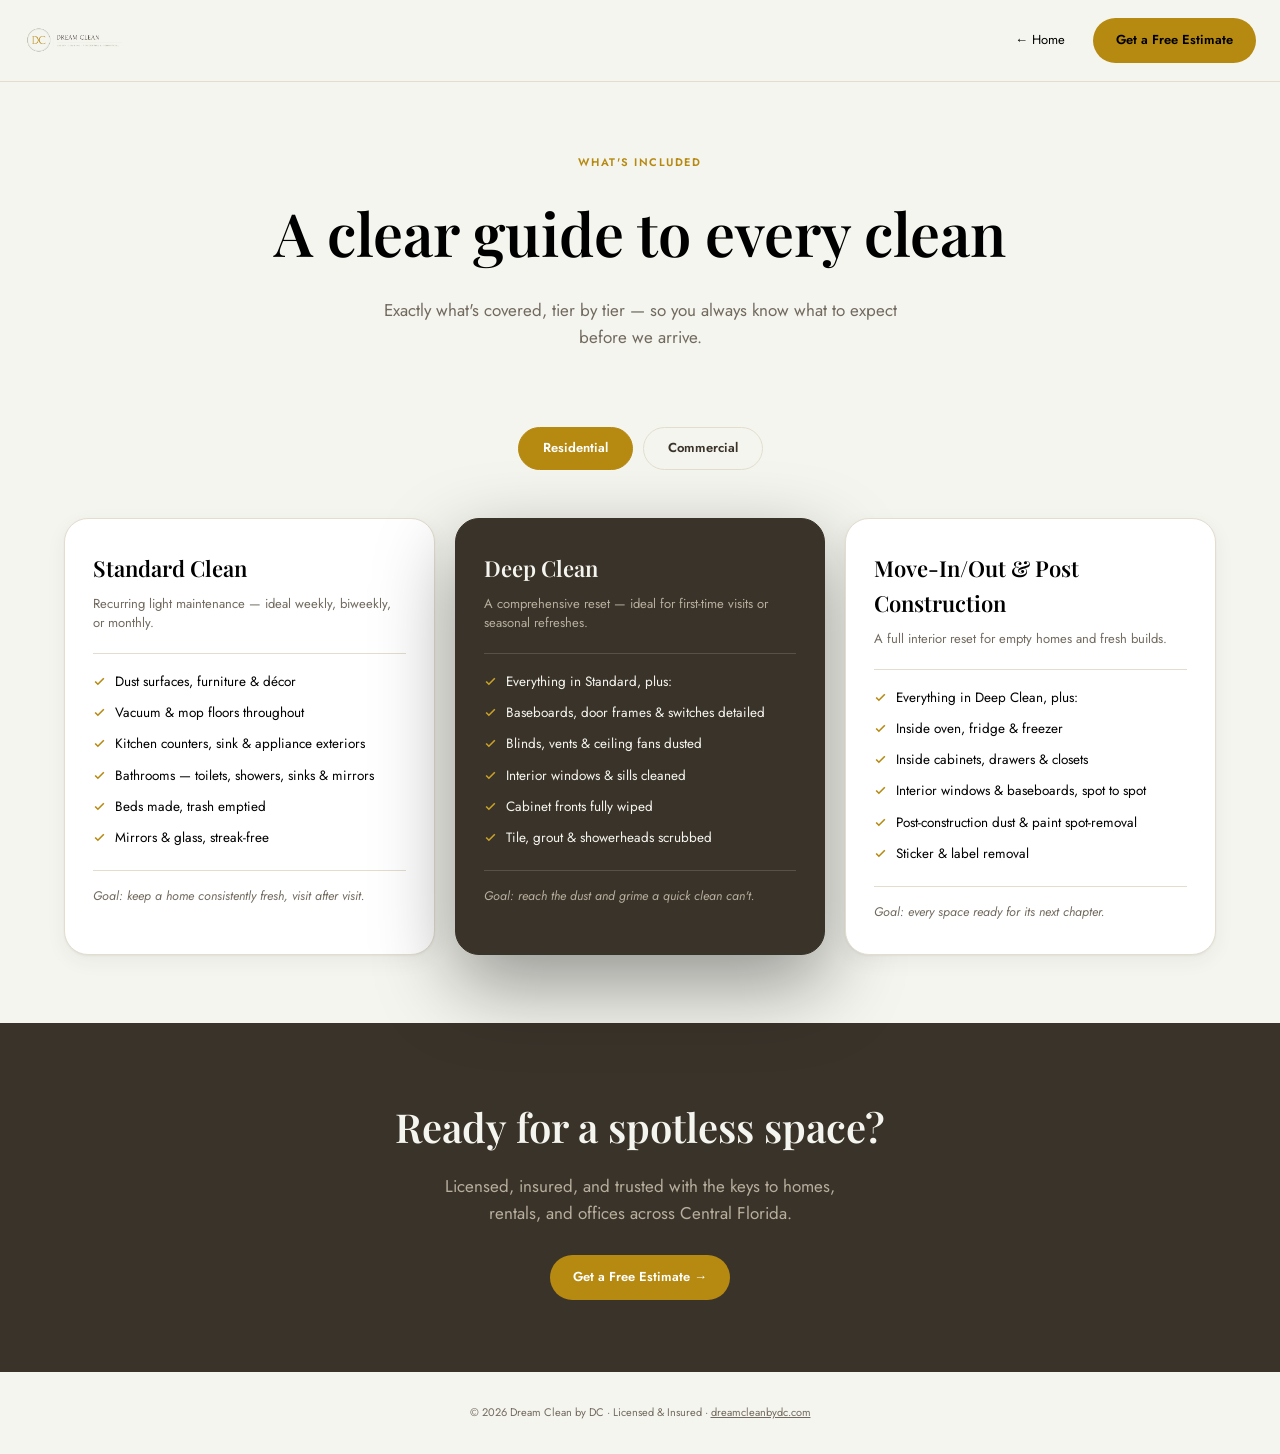
==== whats-included.html @ 4267b88a "Replace anchor-section What's Included with standalone page (opens in new tab); condensed copy inspi" ====
<!DOCTYPE html>
<html lang="en">
<head>
<meta charset="utf-8">
<meta name="viewport" content="width=device-width, initial-scale=1">
<title>What's Included — Dream Clean by DC</title>
<meta name="description" content="Exactly what's covered in every Dream Clean service, tier by tier — Standard, Deep Clean, Move-In/Out & Post Construction, and Commercial.">
<link rel="stylesheet" href="_ds/dream-clean-design-system-3942b4b0-2ba8-4ffc-b1cc-bcec59a66d3f/tokens/colors.css">
<link rel="stylesheet" href="_ds/dream-clean-design-system-3942b4b0-2ba8-4ffc-b1cc-bcec59a66d3f/tokens/typography.css">
<link rel="stylesheet" href="_ds/dream-clean-design-system-3942b4b0-2ba8-4ffc-b1cc-bcec59a66d3f/tokens/spacing.css">
<link rel="stylesheet" href="_ds/dream-clean-design-system-3942b4b0-2ba8-4ffc-b1cc-bcec59a66d3f/tokens/effects.css">
<link rel="stylesheet" href="https://fonts.googleapis.com/css2?family=Montserrat:wght@500;600;700&family=Cormorant+Garamond:wght@500;600&display=swap">
<style>
  *{box-sizing:border-box}
  body{margin:0;background:var(--surface-canvas);color:var(--text-body);font-family:var(--font-body);line-height:1.6;-webkit-font-smoothing:antialiased}
  a{color:inherit}
  img{max-width:100%;display:block}

  .wrap{max-width:var(--container-max);margin:0 auto;padding:0 24px}

  header{position:sticky;top:0;z-index:50;background:rgba(245,245,239,.92);backdrop-filter:blur(8px);border-bottom:1px solid var(--border-subtle)}
  .nav{display:flex;align-items:center;justify-content:space-between;padding:18px 24px}
  .nav-links{display:flex;align-items:center;gap:28px;font-size:var(--text-small)}
  .nav-links a{text-decoration:none;color:var(--text-body)}
  .nav-links a:hover{color:var(--dc-gold)}
  .btn{display:inline-flex;align-items:center;gap:8px;border-radius:var(--radius-pill);padding:11px 22px;font-size:13px;font-weight:600;text-decoration:none;cursor:pointer;border:1px solid transparent;transition:transform .15s}
  .btn:hover{transform:translateY(-1px)}
  .btn-primary{background:var(--dc-gold);color:#fff}
  .btn-dark{background:var(--dc-espresso);color:#fff}

  .hero{padding:72px 24px 40px;text-align:center}
  .eyebrow{font-size:var(--text-caption);letter-spacing:var(--tracking-caps);text-transform:uppercase;color:var(--dc-gold);font-weight:600;margin-bottom:14px}
  h1{font-family:var(--font-display);font-size:var(--text-display-lg);margin:0 0 16px;font-weight:600}
  .lead{max-width:560px;margin:0 auto;color:var(--text-muted);font-size:var(--text-body-lg)}

  .toggle-row{display:flex;justify-content:center;gap:10px;margin:36px 0 48px}
  .pill{border:1px solid var(--border-subtle);border-radius:var(--radius-pill);padding:10px 24px;font-size:13px;font-weight:600;cursor:pointer;background:var(--surface-canvas);color:var(--dc-espresso);transition:.15s}
  .pill.active{background:var(--dc-gold);color:#fff;border-color:var(--dc-gold)}

  .group{display:none;padding-bottom:24px}
  .group.active{display:block}
  .grid{display:grid;gap:20px;max-width:var(--container-max);margin:0 auto 12px}
  .grid-3{grid-template-columns:repeat(auto-fit,minmax(260px,1fr))}
  .grid-2{grid-template-columns:repeat(auto-fit,minmax(300px,1fr));max-width:820px}

  .card{border-radius:var(--radius-xl);padding:32px 28px;background:var(--surface-card);border:1px solid var(--border-subtle);box-shadow:var(--shadow-md);scroll-margin-top:100px}
  .card.featured{background:var(--dc-espresso);border-color:var(--dc-espresso);color:var(--text-on-dark);box-shadow:var(--shadow-dark-lg)}
  .card h3{font-family:var(--font-display);font-size:22px;margin:0 0 8px;font-weight:600}
  .card .tier-desc{font-size:13px;color:var(--text-muted);margin:0 0 20px;line-height:1.5}
  .card.featured .tier-desc{color:var(--text-on-dark-muted)}
  .card hr{border:none;border-top:1px solid var(--border-subtle);margin:0 0 18px}
  .card.featured hr{border-top:1px solid var(--border-on-dark)}
  .card ul{list-style:none;margin:0 0 22px;padding:0}
  .card li{display:flex;align-items:flex-start;gap:9px;font-size:13.5px;line-height:1.5;margin-bottom:11px;color:var(--text-body)}
  .card.featured li{color:var(--text-on-dark)}
  .card li svg{flex-shrink:0;margin-top:3px;width:13px;height:13px;stroke:var(--dc-gold);stroke-width:3;fill:none}
  .card.featured li svg{stroke:var(--dc-gold-light)}
  .card .goal{font-style:italic;font-size:12.5px;color:var(--text-muted);border-top:1px solid var(--border-subtle);padding-top:16px;margin:0;line-height:1.5}
  .card.featured .goal{color:var(--text-on-dark-muted);border-top:1px solid var(--border-on-dark)}

  .cta-band{background:var(--dc-espresso);color:var(--text-on-dark);text-align:center;padding:72px 24px;margin-top:32px}
  .cta-band h2{font-family:var(--font-display);font-size:var(--text-display-md);margin:0 0 14px;font-weight:600}
  .cta-band p{color:var(--text-on-dark-muted);max-width:440px;margin:0 auto 28px;font-size:var(--text-body-lg)}

  footer{padding:32px 24px;text-align:center;font-size:var(--text-caption);color:var(--text-muted)}

  @media (max-width:640px){
    .nav-links{gap:16px}
    .hero{padding:48px 20px 24px}
  }
</style>
</head>
<body>

<header>
  <div class="nav">
    <a href="index.html" aria-label="Dream Clean by DC — Home">
      <img src="assets/logos/horizontal_gold_espresso_on_transparent.png" alt="Dream Clean by DC" style="height:30px">
    </a>
    <div class="nav-links">
      <a href="index.html">← Home</a>
      <a class="btn btn-primary" href="index.html#estimate">Get a Free Estimate</a>
    </div>
  </div>
</header>

<main>
  <section class="hero">
    <div class="eyebrow">What's included</div>
    <h1>A clear guide to every clean</h1>
    <p class="lead">Exactly what's covered, tier by tier — so you always know what to expect before we arrive.</p>
  </section>

  <div class="toggle-row">
    <div class="pill active" data-group="residential" onclick="showGroup('residential')">Residential</div>
    <div class="pill" data-group="commercial" onclick="showGroup('commercial')">Commercial</div>
  </div>

  <div class="wrap">
    <!-- ===== RESIDENTIAL ===== -->
    <div id="residential-group" class="group active">
      <div class="grid grid-3">
        <div class="card" id="standard">
          <h3>Standard Clean</h3>
          <p class="tier-desc">Recurring light maintenance — ideal weekly, biweekly, or monthly.</p>
          <hr>
          <ul>
            <li><svg viewBox="0 0 24 24"><path d="M20 6L9 17l-5-5"></path></svg>Dust surfaces, furniture &amp; décor</li>
            <li><svg viewBox="0 0 24 24"><path d="M20 6L9 17l-5-5"></path></svg>Vacuum &amp; mop floors throughout</li>
            <li><svg viewBox="0 0 24 24"><path d="M20 6L9 17l-5-5"></path></svg>Kitchen counters, sink &amp; appliance exteriors</li>
            <li><svg viewBox="0 0 24 24"><path d="M20 6L9 17l-5-5"></path></svg>Bathrooms — toilets, showers, sinks &amp; mirrors</li>
            <li><svg viewBox="0 0 24 24"><path d="M20 6L9 17l-5-5"></path></svg>Beds made, trash emptied</li>
            <li><svg viewBox="0 0 24 24"><path d="M20 6L9 17l-5-5"></path></svg>Mirrors &amp; glass, streak-free</li>
          </ul>
          <p class="goal">Goal: keep a home consistently fresh, visit after visit.</p>
        </div>
        <div class="card featured" id="deep">
          <h3>Deep Clean</h3>
          <p class="tier-desc">A comprehensive reset — ideal for first-time visits or seasonal refreshes.</p>
          <hr>
          <ul>
            <li><svg viewBox="0 0 24 24"><path d="M20 6L9 17l-5-5"></path></svg>Everything in Standard, plus:</li>
            <li><svg viewBox="0 0 24 24"><path d="M20 6L9 17l-5-5"></path></svg>Baseboards, door frames &amp; switches detailed</li>
            <li><svg viewBox="0 0 24 24"><path d="M20 6L9 17l-5-5"></path></svg>Blinds, vents &amp; ceiling fans dusted</li>
            <li><svg viewBox="0 0 24 24"><path d="M20 6L9 17l-5-5"></path></svg>Interior windows &amp; sills cleaned</li>
            <li><svg viewBox="0 0 24 24"><path d="M20 6L9 17l-5-5"></path></svg>Cabinet fronts fully wiped</li>
            <li><svg viewBox="0 0 24 24"><path d="M20 6L9 17l-5-5"></path></svg>Tile, grout &amp; showerheads scrubbed</li>
          </ul>
          <p class="goal">Goal: reach the dust and grime a quick clean can't.</p>
        </div>
        <div class="card" id="moveconstruction">
          <h3>Move-In/Out &amp; Post Construction</h3>
          <p class="tier-desc">A full interior reset for empty homes and fresh builds.</p>
          <hr>
          <ul>
            <li><svg viewBox="0 0 24 24"><path d="M20 6L9 17l-5-5"></path></svg>Everything in Deep Clean, plus:</li>
            <li><svg viewBox="0 0 24 24"><path d="M20 6L9 17l-5-5"></path></svg>Inside oven, fridge &amp; freezer</li>
            <li><svg viewBox="0 0 24 24"><path d="M20 6L9 17l-5-5"></path></svg>Inside cabinets, drawers &amp; closets</li>
            <li><svg viewBox="0 0 24 24"><path d="M20 6L9 17l-5-5"></path></svg>Interior windows &amp; baseboards, spot to spot</li>
            <li><svg viewBox="0 0 24 24"><path d="M20 6L9 17l-5-5"></path></svg>Post-construction dust &amp; paint spot-removal</li>
            <li><svg viewBox="0 0 24 24"><path d="M20 6L9 17l-5-5"></path></svg>Sticker &amp; label removal</li>
          </ul>
          <p class="goal">Goal: every space ready for its next chapter.</p>
        </div>
      </div>
    </div>

    <!-- ===== COMMERCIAL ===== -->
    <div id="commercial-group" class="group">
      <div class="grid grid-2">
        <div class="card" id="commercial">
          <h3>Commercial Standard</h3>
          <p class="tier-desc">Serviced on your schedule — after hours, weekends, or between shifts.</p>
          <hr>
          <ul>
            <li><svg viewBox="0 0 24 24"><path d="M20 6L9 17l-5-5"></path></svg>Desks &amp; high-touch surfaces disinfected</li>
            <li><svg viewBox="0 0 24 24"><path d="M20 6L9 17l-5-5"></path></svg>Restrooms fully cleaned &amp; sanitized</li>
            <li><svg viewBox="0 0 24 24"><path d="M20 6L9 17l-5-5"></path></svg>Break room counters &amp; appliances wiped</li>
            <li><svg viewBox="0 0 24 24"><path d="M20 6L9 17l-5-5"></path></svg>Trash removed, liners replaced</li>
            <li><svg viewBox="0 0 24 24"><path d="M20 6L9 17l-5-5"></path></svg>Common areas &amp; entry glass, streak-free</li>
            <li><svg viewBox="0 0 24 24"><path d="M20 6L9 17l-5-5"></path></svg>Floors vacuumed &amp; mopped</li>
          </ul>
          <p class="goal">Goal: a consistently professional space, every visit.</p>
        </div>
        <div class="card featured" id="commercial-deep">
          <h3>Commercial Deep Clean</h3>
          <p class="tier-desc">A full reset — ideal for first visits or before a big walkthrough.</p>
          <hr>
          <ul>
            <li><svg viewBox="0 0 24 24"><path d="M20 6L9 17l-5-5"></path></svg>Everything in Commercial Standard, plus:</li>
            <li><svg viewBox="0 0 24 24"><path d="M20 6L9 17l-5-5"></path></svg>High &amp; low dusting — vents, ledges &amp; fixtures</li>
            <li><svg viewBox="0 0 24 24"><path d="M20 6L9 17l-5-5"></path></svg>Blinds, baseboards &amp; door frames detailed</li>
            <li><svg viewBox="0 0 24 24"><path d="M20 6L9 17l-5-5"></path></svg>Tile &amp; grout scrubbed, fixtures descaled</li>
            <li><svg viewBox="0 0 24 24"><path d="M20 6L9 17l-5-5"></path></svg>Interior windows, sills &amp; tracks cleaned</li>
            <li><svg viewBox="0 0 24 24"><path d="M20 6L9 17l-5-5"></path></svg>Break-room appliance interiors degreased</li>
          </ul>
          <p class="goal">Goal: a true reset between tenants, or before opening.</p>
        </div>
      </div>
    </div>
  </div>

  <section class="cta-band">
    <h2>Ready for a spotless space?</h2>
    <p>Licensed, insured, and trusted with the keys to homes, rentals, and offices across Central Florida.</p>
    <a class="btn btn-dark" style="background:var(--dc-gold)" href="index.html#estimate">Get a Free Estimate →</a>
  </section>
</main>

<footer>
  © 2026 Dream Clean by DC · Licensed &amp; Insured · <a href="index.html">dreamcleanbydc.com</a>
</footer>

<script>
  var COMMERCIAL_IDS = ['commercial', 'commercial-deep'];

  function showGroup(name) {
    document.getElementById('residential-group').classList.toggle('active', name === 'residential');
    document.getElementById('commercial-group').classList.toggle('active', name === 'commercial');
    document.querySelectorAll('.pill').forEach(function (p) {
      p.classList.toggle('active', p.dataset.group === name);
    });
  }

  (function init() {
    var hash = (window.location.hash || '').replace('#', '');
    if (hash) {
      var group = COMMERCIAL_IDS.indexOf(hash) !== -1 ? 'commercial' : 'residential';
      showGroup(group);
      var el = document.getElementById(hash);
      if (el) {
        setTimeout(function () { el.scrollIntoView({ behavior: 'smooth', block: 'start' }); }, 60);
      }
    }
  })();
</script>

</body>
</html>
---- _ds/dream-clean-design-system-3942b4b0-2ba8-4ffc-b1cc-bcec59a66d3f/tokens/colors.css ----
:root{
  /* Base palette — Dream Clean Brand Guidelines v1.0 */
  --dc-crema:#F5F5EF;
  --dc-arena:#F1E9DF;
  --dc-sage:#8E9C82;
  --dc-camel:#B08B6D;
  --dc-gold:#B68911;
  --dc-gold-light:#C9A227;
  --dc-espresso:#3A332A;
  --dc-espresso-soft:#726A5F;
  --dc-espresso-faint:#A79E90;
  --dc-white:#FFFFFF;

  /* Semantic surfaces */
  --surface-canvas:var(--dc-crema);
  --surface-section:var(--dc-arena);
  --surface-card:var(--dc-white);
  --surface-dark:var(--dc-espresso);
  --surface-gold-tint:#F4E9D2;
  --surface-sage-tint:#E7ECDF;

  /* Semantic text */
  --text-body:var(--dc-espresso);
  --text-muted:var(--dc-espresso-soft);
  --text-faint:var(--dc-espresso-faint);
  --text-on-dark:var(--dc-crema);
  --text-on-dark-muted:#B7AE9C;
  --text-accent:var(--dc-gold);

  /* Accents */
  --accent-gold:var(--dc-gold);
  --accent-sage:var(--dc-sage);
  --accent-camel:var(--dc-camel);

  /* Borders */
  --border-subtle:#E3DDCE;
  --border-on-dark:rgba(239,233,221,.16);

  /* Status (aligned to brand accents, not stock red/green) */
  --status-success:#5C7A4C;
  --status-success-bg:#E4EBDD;
  --status-warning:var(--dc-gold);
  --status-warning-bg:var(--surface-gold-tint);
  --status-danger:#AE4A34;
  --status-danger-bg:#F3E1DA;
  --status-info:#4A6A8A;
  --status-info-bg:#DEE7EE;
}
---- _ds/dream-clean-design-system-3942b4b0-2ba8-4ffc-b1cc-bcec59a66d3f/tokens/typography.css ----
@import url('https://fonts.googleapis.com/css2?family=Playfair+Display:ital,wght@0,500;0,600;0,700;1,500&family=Jost:wght@300;400;500;600&display=swap');
:root{
  /* Dream Clean's Brand Guidelines name Forum + Montserrat as the type system.
     The company's own shipped product (dashboard, client portal, digital estimate
     form — dreamcleanbydc.com) instead ships Playfair Display + Jost. We follow the
     shipped pairing here so this design system, the web app, and any new surface
     look like one product — see readme.md "Typography" for the full note. */
  --font-display:'Playfair Display',Georgia,'Times New Roman',serif;
  --font-body:'Jost','Helvetica Neue',Arial,sans-serif;

  --text-display-xl:clamp(2.75rem,5vw + 1rem,5.5rem);
  --text-display-lg:clamp(2.25rem,3.4vw + 1rem,3.75rem);
  --text-display-md:clamp(1.75rem,2vw + 1rem,2.5rem);
  --text-display-sm:1.5rem;
  --text-lead:1.25rem;
  --text-body-lg:1.0625rem;
  --text-body:0.95rem;
  --text-small:0.8125rem;
  --text-caption:0.6875rem;

  --tracking-caps:0.14em;
  --tracking-wide:0.03em;
  --leading-tight:1.15;
  --leading-snug:1.35;
  --leading-normal:1.6;
}
---- _ds/dream-clean-design-system-3942b4b0-2ba8-4ffc-b1cc-bcec59a66d3f/tokens/spacing.css ----
:root{
  --space-1:4px; --space-2:8px; --space-3:12px; --space-4:16px; --space-5:24px;
  --space-6:32px; --space-7:48px; --space-8:64px; --space-9:96px; --space-10:128px;

  --radius-sm:6px; --radius-md:10px; --radius-lg:16px; --radius-xl:24px; --radius-pill:100px;

  --container-max:1200px;
  --container-narrow:760px;
}
---- _ds/dream-clean-design-system-3942b4b0-2ba8-4ffc-b1cc-bcec59a66d3f/tokens/effects.css ----
:root{
  --shadow-sm:0 1px 2px rgba(58,51,44,.06);
  --shadow-md:0 1px 2px rgba(58,51,44,.06),0 6px 20px rgba(58,51,44,.06);
  --shadow-lg:0 10px 30px rgba(58,51,44,.14),0 2px 8px rgba(58,51,44,.08);
  --shadow-dark-lg:0 30px 80px rgba(0,0,0,.4);

  --ease-standard:cubic-bezier(.22,.61,.36,1); /* @kind other */
  --ease-out-soft:cubic-bezier(.16,1,.3,1); /* @kind other */
  --duration-fast:150ms; /* @kind other */
  --duration-normal:280ms; /* @kind other */
  --duration-slow:600ms; /* @kind other */
}
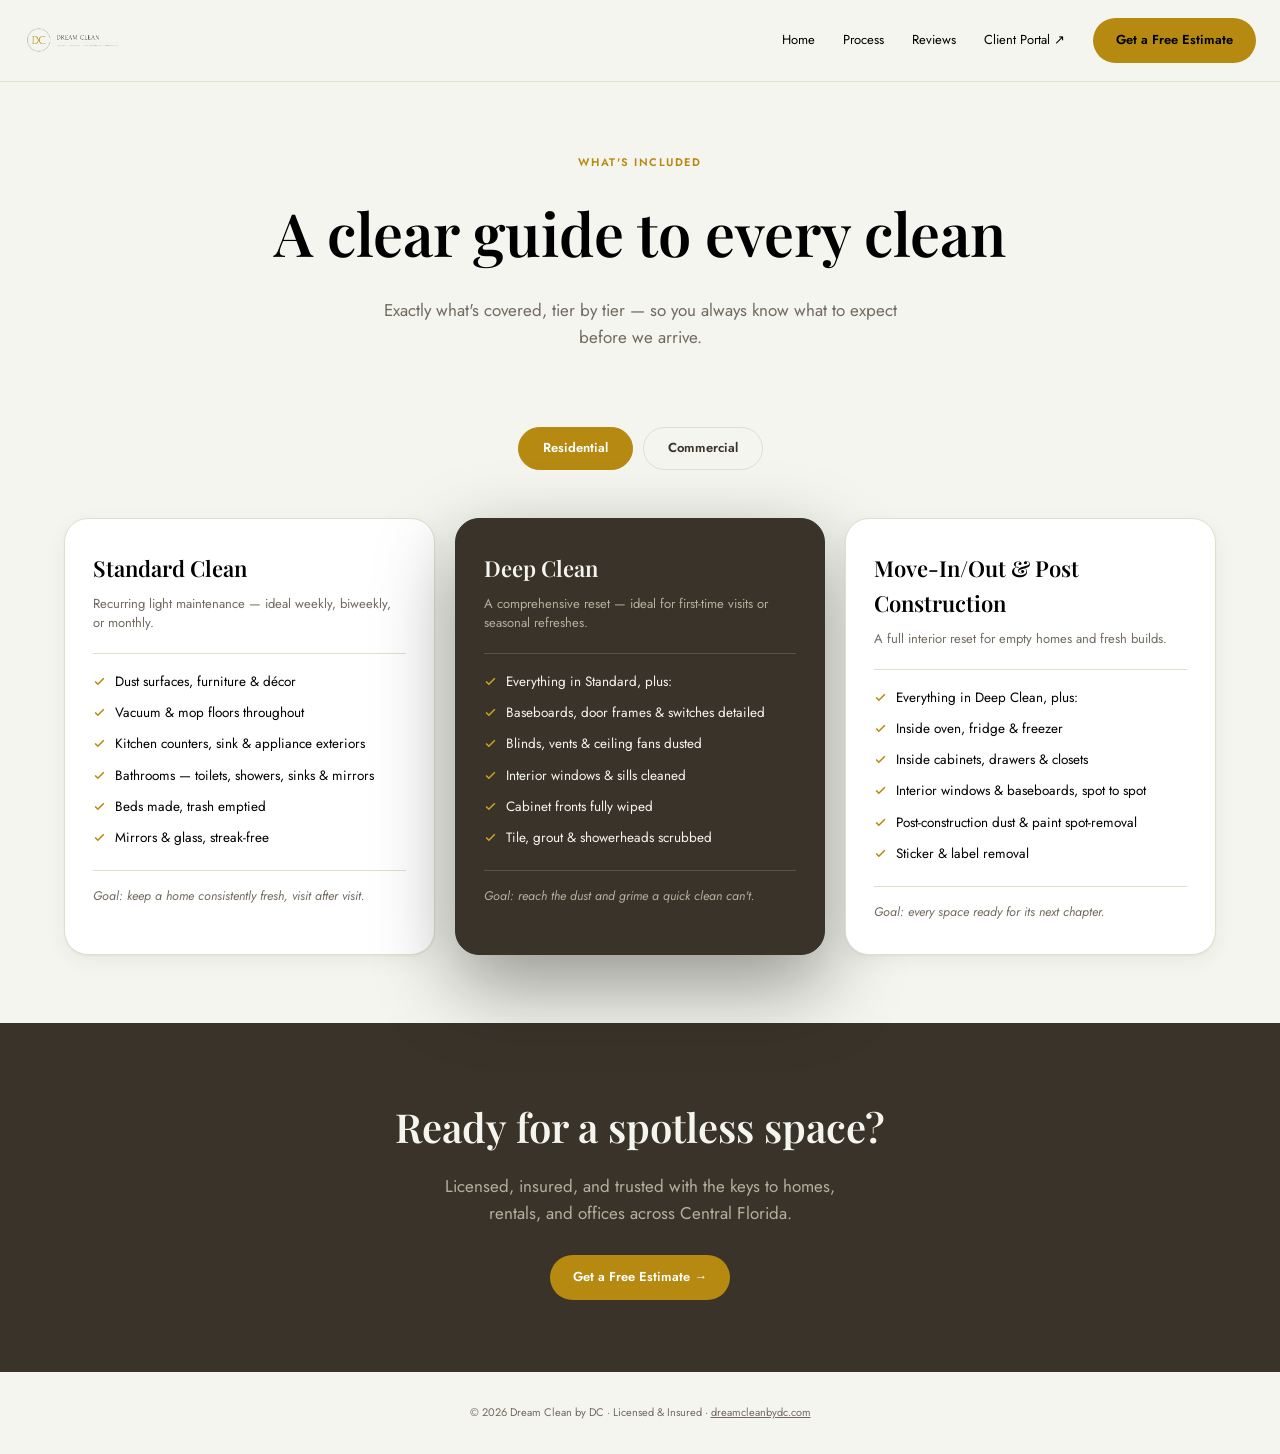
==== commit 3ac0ff22: "Route main nav "Services" to whats-included.html detail page; remove inline Explore/what’s-included " ====
--- a/whats-included.html
+++ b/whats-included.html
@@ -64,8 +64,11 @@
 
   footer{padding:32px 24px;text-align:center;font-size:var(--text-caption);color:var(--text-muted)}
 
+  @media (max-width:760px){
+    .nav-links a:not(.btn){display:none}
+    .nav-links{gap:12px}
+  }
   @media (max-width:640px){
-    .nav-links{gap:16px}
     .hero{padding:48px 20px 24px}
   }
 </style>
@@ -78,7 +81,10 @@
       <img src="assets/logos/horizontal_gold_espresso_on_transparent.png" alt="Dream Clean by DC" style="height:30px">
     </a>
     <div class="nav-links">
-      <a href="index.html">← Home</a>
+      <a href="index.html">Home</a>
+      <a href="index.html#process">Process</a>
+      <a href="index.html#reviews">Reviews</a>
+      <a href="https://dreamclean-by-dc.vercel.app" target="_blank" rel="noopener">Client Portal ↗</a>
       <a class="btn btn-primary" href="index.html#estimate">Get a Free Estimate</a>
     </div>
   </div>
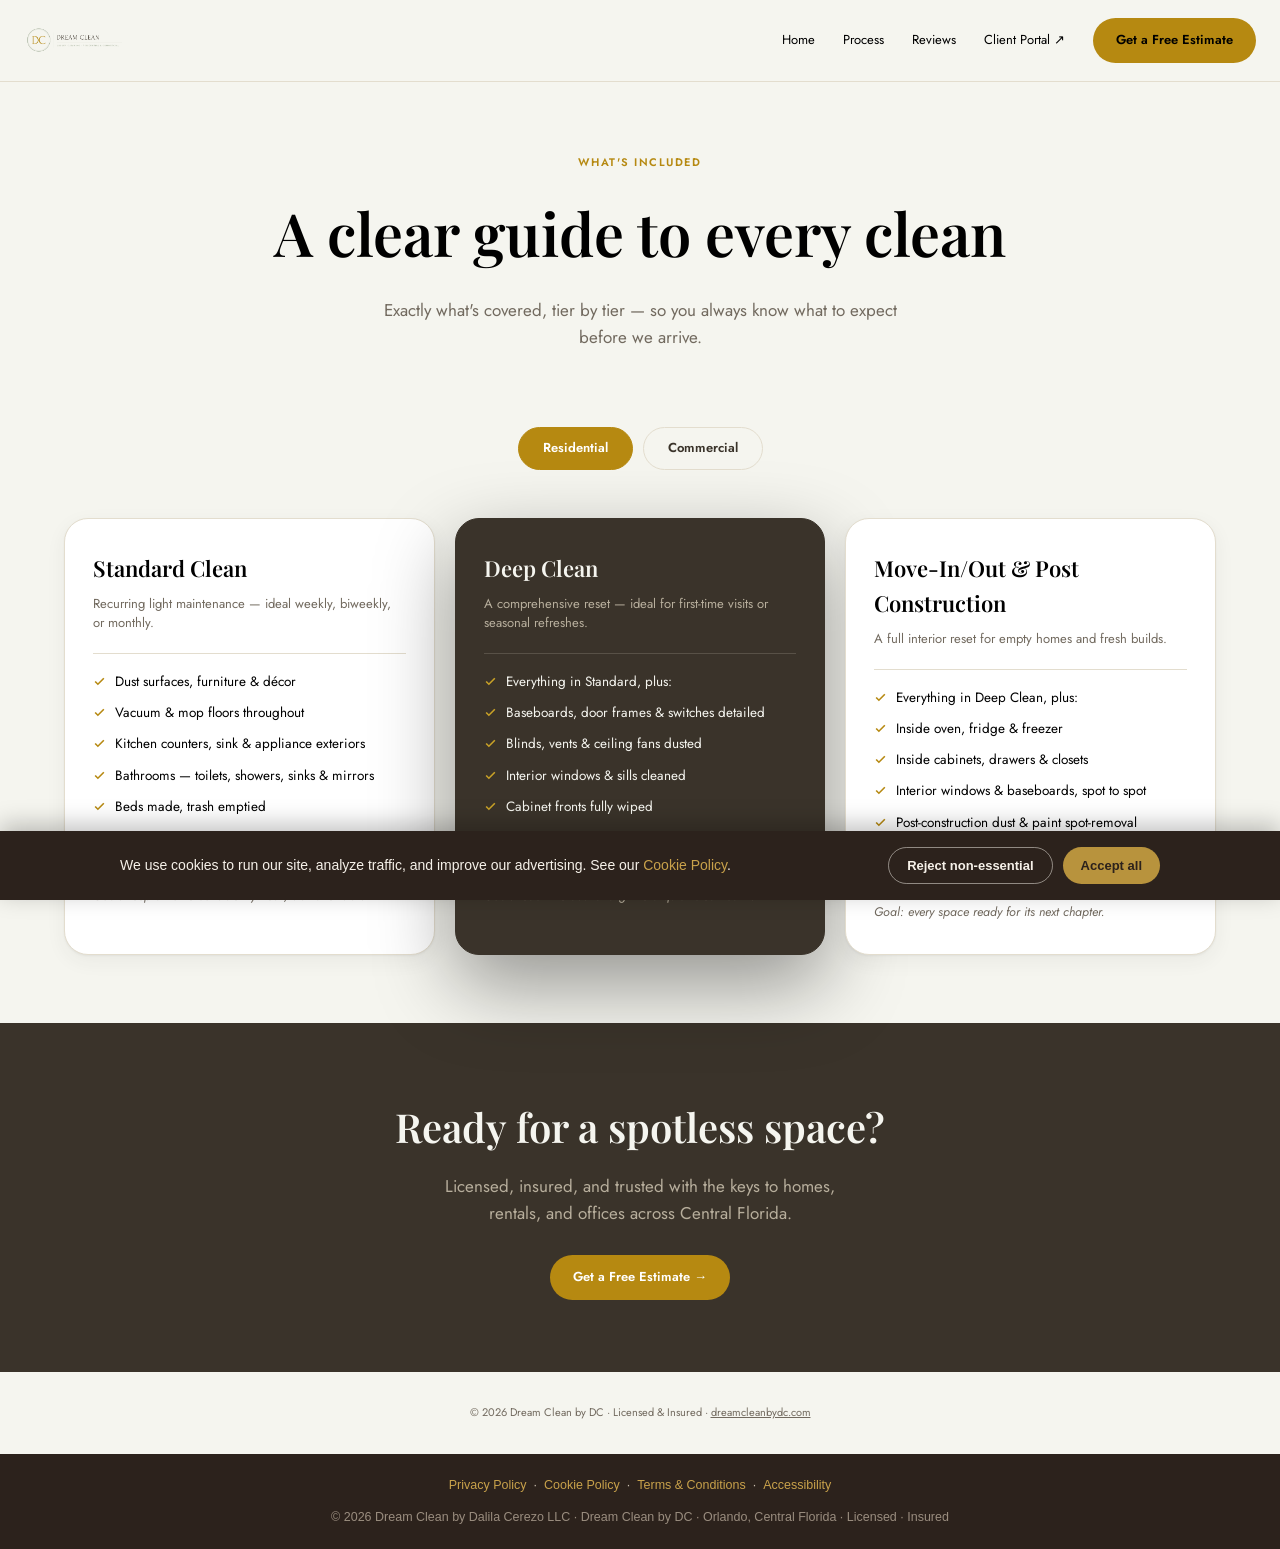
==== commit c300b2a8: "Update whats-included.html" ====
--- a/whats-included.html
+++ b/whats-included.html
@@ -84,7 +84,7 @@
       <a href="index.html">Home</a>
       <a href="index.html#process">Process</a>
       <a href="index.html#reviews">Reviews</a>
-      <a href="https://dreamclean-by-dc.vercel.app" target="_blank" rel="noopener">Client Portal ↗</a>
+      <a href="https://portal.dreamcleanbydc.com" target="_blank" rel="noopener">Client Portal ↗</a>
       <a class="btn btn-primary" href="index.html#estimate">Get a Free Estimate</a>
     </div>
   </div>
@@ -221,5 +221,6 @@
   })();
 </script>
 
+<script src="/dc-legal.js" defer></script>
 </body>
 </html>
